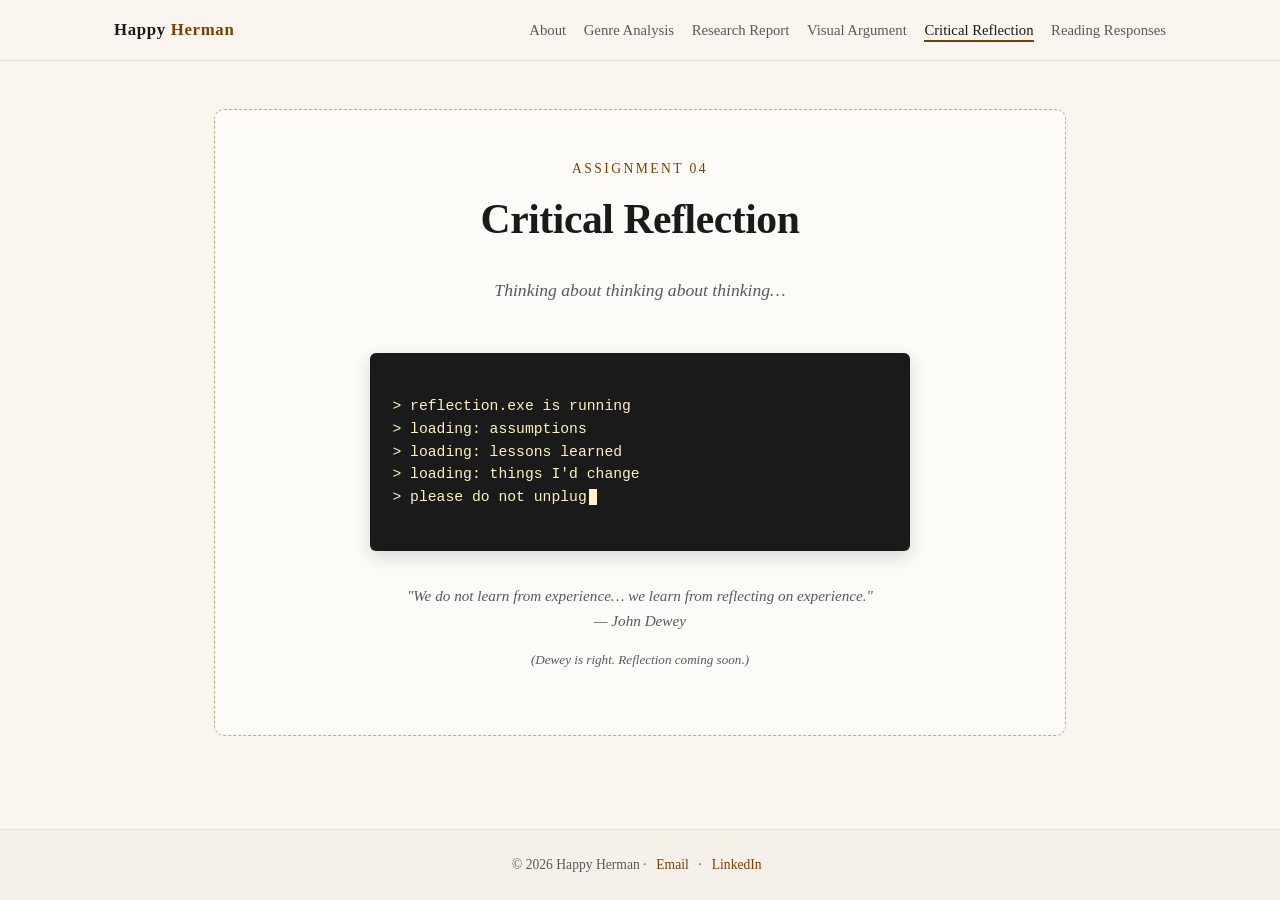
==== critical-reflection.html @ ba18c9ef "Initial e-portfolio: intro page + 5 assignment placeholders" ====
<!DOCTYPE html>
<html lang="en">
<head>
<meta charset="UTF-8" />
<meta name="viewport" content="width=device-width, initial-scale=1" />
<title>Critical Reflection — Happy Herman</title>
<link rel="stylesheet" href="styles.css" />
</head>
<body>

<nav>
  <div class="nav-inner">
    <a href="index.html" class="brand">Happy <span>Herman</span></a>
    <ul class="nav-links">
      <li><a href="index.html">About</a></li>
      <li><a href="genre-analysis.html">Genre Analysis</a></li>
      <li><a href="research-report.html">Research Report</a></li>
      <li><a href="visual-argument.html">Visual Argument</a></li>
      <li><a href="critical-reflection.html" class="active">Critical Reflection</a></li>
      <li><a href="reading-responses.html">Reading Responses</a></li>
    </ul>
  </div>
</nav>

<main>
  <div class="coming-soon">
    <div class="kicker">Assignment 04</div>
    <h1>Critical Reflection</h1>
    <p class="blink">Thinking about thinking about thinking…</p>

    <div class="typewriter">
> reflection.exe is running
> loading: assumptions
> loading: lessons learned
> loading: things I'd change
> please do not unplug<span class="cursor"></span>
    </div>

    <p class="fun-quote">
      "We do not learn from experience… we learn from reflecting on experience." — John Dewey
    </p>
    <p class="progress-label">(Dewey is right. Reflection coming soon.)</p>
  </div>
</main>

<footer>
  &copy; 2026 Happy Herman ·
  <a href="mailto:h.niyorurema@tcu.edu">Email</a> ·
  <a href="https://linkedin.com/in/happyh/" target="_blank" rel="noopener">LinkedIn</a>
</footer>

</body>
</html>
---- styles.css ----
:root {
  --cream: #faf6ef;
  --ink: #1a1a1a;
  --muted: #5a5a5a;
  --accent: #7b3f00;
  --accent-soft: #c9a87c;
  --rule: #e6dfd2;
  --highlight: #fff2c4;
}

* { box-sizing: border-box; margin: 0; padding: 0; }

html { scroll-behavior: smooth; }

body {
  font-family: "Iowan Old Style", "Palatino Linotype", Georgia, serif;
  background: var(--cream);
  color: var(--ink);
  line-height: 1.65;
  min-height: 100vh;
  display: flex;
  flex-direction: column;
}

/* ----- NAV ----- */
nav {
  position: sticky;
  top: 0;
  z-index: 50;
  background: rgba(250, 246, 239, 0.92);
  backdrop-filter: blur(8px);
  border-bottom: 1px solid var(--rule);
}

.nav-inner {
  max-width: 1100px;
  margin: 0 auto;
  padding: 1rem 1.5rem;
  display: flex;
  align-items: center;
  justify-content: space-between;
  gap: 1.5rem;
  flex-wrap: wrap;
}

.brand {
  font-weight: 600;
  letter-spacing: 0.04em;
  font-size: 1.05rem;
  text-decoration: none;
  color: var(--ink);
}

.brand span { color: var(--accent); }

.nav-links {
  display: flex;
  flex-wrap: wrap;
  gap: 1.1rem;
  list-style: none;
  font-size: 0.92rem;
}

.nav-links a {
  text-decoration: none;
  color: var(--muted);
  border-bottom: 2px solid transparent;
  padding-bottom: 2px;
  transition: color 0.2s, border-color 0.2s;
}

.nav-links a:hover { color: var(--ink); border-bottom-color: var(--accent-soft); }
.nav-links a.active { color: var(--ink); border-bottom-color: var(--accent); }

/* ----- MAIN ----- */
main {
  flex: 1;
  max-width: 900px;
  margin: 0 auto;
  padding: 3rem 1.5rem 4rem;
  width: 100%;
}

h1 {
  font-size: clamp(2rem, 4.5vw, 3.2rem);
  font-weight: 600;
  letter-spacing: -0.01em;
  line-height: 1.15;
  margin-bottom: 0.5rem;
}

h1 .accent { color: var(--accent); font-style: italic; }

.tagline {
  font-size: 1.15rem;
  color: var(--muted);
  font-style: italic;
  margin-bottom: 2.5rem;
}

h2 {
  font-size: 1.45rem;
  font-weight: 600;
  margin: 2.5rem 0 1rem;
  position: relative;
  display: inline-block;
}

h2::after {
  content: "";
  position: absolute;
  left: 0; bottom: -4px;
  width: 40px; height: 2px;
  background: var(--accent);
}

p { margin-bottom: 1rem; }
p + p { margin-top: 0; }

.lede { font-size: 1.12rem; }

mark {
  background: var(--highlight);
  padding: 0 0.2em;
  border-radius: 2px;
}

a.inline {
  color: var(--accent);
  text-decoration: underline;
  text-decoration-thickness: 1px;
  text-underline-offset: 3px;
}

/* ----- HERO ----- */
.hero {
  display: grid;
  grid-template-columns: 1fr;
  gap: 2rem;
  margin-bottom: 2rem;
}

@media (min-width: 720px) {
  .hero { grid-template-columns: 1fr 200px; align-items: start; }
}

.portrait {
  width: 180px;
  height: 180px;
  border-radius: 50%;
  background:
    radial-gradient(circle at 30% 30%, var(--accent-soft), var(--accent));
  display: flex;
  align-items: center;
  justify-content: center;
  color: var(--cream);
  font-size: 3.5rem;
  font-weight: 600;
  letter-spacing: -0.02em;
  box-shadow: 0 8px 20px rgba(123, 63, 0, 0.18);
  justify-self: center;
}

/* ----- CARDS ----- */
.cards {
  display: grid;
  grid-template-columns: repeat(auto-fit, minmax(220px, 1fr));
  gap: 1rem;
  margin-top: 1rem;
}

.card {
  background: #fff;
  border: 1px solid var(--rule);
  border-radius: 6px;
  padding: 1.1rem 1.2rem;
  transition: transform 0.18s, box-shadow 0.18s;
}

.card:hover {
  transform: translateY(-2px);
  box-shadow: 0 10px 24px rgba(0, 0, 0, 0.06);
}

.card .label {
  font-size: 0.78rem;
  text-transform: uppercase;
  letter-spacing: 0.08em;
  color: var(--accent);
  margin-bottom: 0.4rem;
}

.card .value {
  font-size: 1.05rem;
  font-weight: 600;
}

.card .detail {
  font-size: 0.88rem;
  color: var(--muted);
  margin-top: 0.3rem;
}

/* ----- LISTS ----- */
ul.bullets {
  list-style: none;
  margin: 1rem 0;
}

ul.bullets li {
  padding-left: 1.4rem;
  position: relative;
  margin-bottom: 0.6rem;
}

ul.bullets li::before {
  content: "—";
  position: absolute;
  left: 0;
  color: var(--accent);
  font-weight: 600;
}

/* ----- COMING SOON PAGES ----- */
.coming-soon {
  text-align: center;
  padding: 3rem 1rem;
  border: 1px dashed var(--accent-soft);
  border-radius: 10px;
  background: rgba(255, 255, 255, 0.5);
}

.coming-soon .kicker {
  font-size: 0.85rem;
  letter-spacing: 0.18em;
  text-transform: uppercase;
  color: var(--accent);
  margin-bottom: 1rem;
}

.coming-soon h1 {
  font-size: clamp(1.8rem, 4vw, 2.6rem);
}

.coming-soon .blink {
  display: inline-block;
  animation: pulse 2s ease-in-out infinite;
  font-style: italic;
  color: var(--muted);
  margin: 1.5rem 0;
  font-size: 1.1rem;
}

@keyframes pulse {
  0%, 100% { opacity: 0.45; }
  50% { opacity: 1; }
}

.typewriter {
  font-family: "Courier New", monospace;
  background: #1a1a1a;
  color: #fff2c4;
  padding: 1.2rem 1.4rem;
  border-radius: 6px;
  font-size: 0.92rem;
  text-align: left;
  max-width: 540px;
  margin: 1.5rem auto;
  white-space: pre-wrap;
  line-height: 1.55;
  box-shadow: 0 6px 18px rgba(0,0,0,0.15);
}

.typewriter .cursor {
  display: inline-block;
  width: 8px;
  height: 1rem;
  background: #fff2c4;
  margin-left: 2px;
  vertical-align: middle;
  animation: blink 1s steps(2, start) infinite;
}

@keyframes blink {
  to { visibility: hidden; }
}

.progress-track {
  background: var(--rule);
  height: 6px;
  border-radius: 3px;
  max-width: 360px;
  margin: 1.5rem auto 0.5rem;
  overflow: hidden;
}

.progress-fill {
  height: 100%;
  background: linear-gradient(90deg, var(--accent-soft), var(--accent));
  border-radius: 3px;
  animation: fill 3.5s ease-in-out infinite alternate;
}

@keyframes fill {
  from { width: 18%; }
  to { width: 72%; }
}

.progress-label {
  font-size: 0.82rem;
  color: var(--muted);
  font-style: italic;
}

.fun-quote {
  font-style: italic;
  color: var(--muted);
  margin-top: 2rem;
  font-size: 0.95rem;
  max-width: 480px;
  margin-left: auto;
  margin-right: auto;
}

/* ----- FOOTER ----- */
footer {
  border-top: 1px solid var(--rule);
  padding: 1.5rem;
  text-align: center;
  font-size: 0.85rem;
  color: var(--muted);
  background: rgba(0,0,0,0.02);
}

footer a {
  color: var(--accent);
  text-decoration: none;
  margin: 0 0.4rem;
}

footer a:hover { text-decoration: underline; }
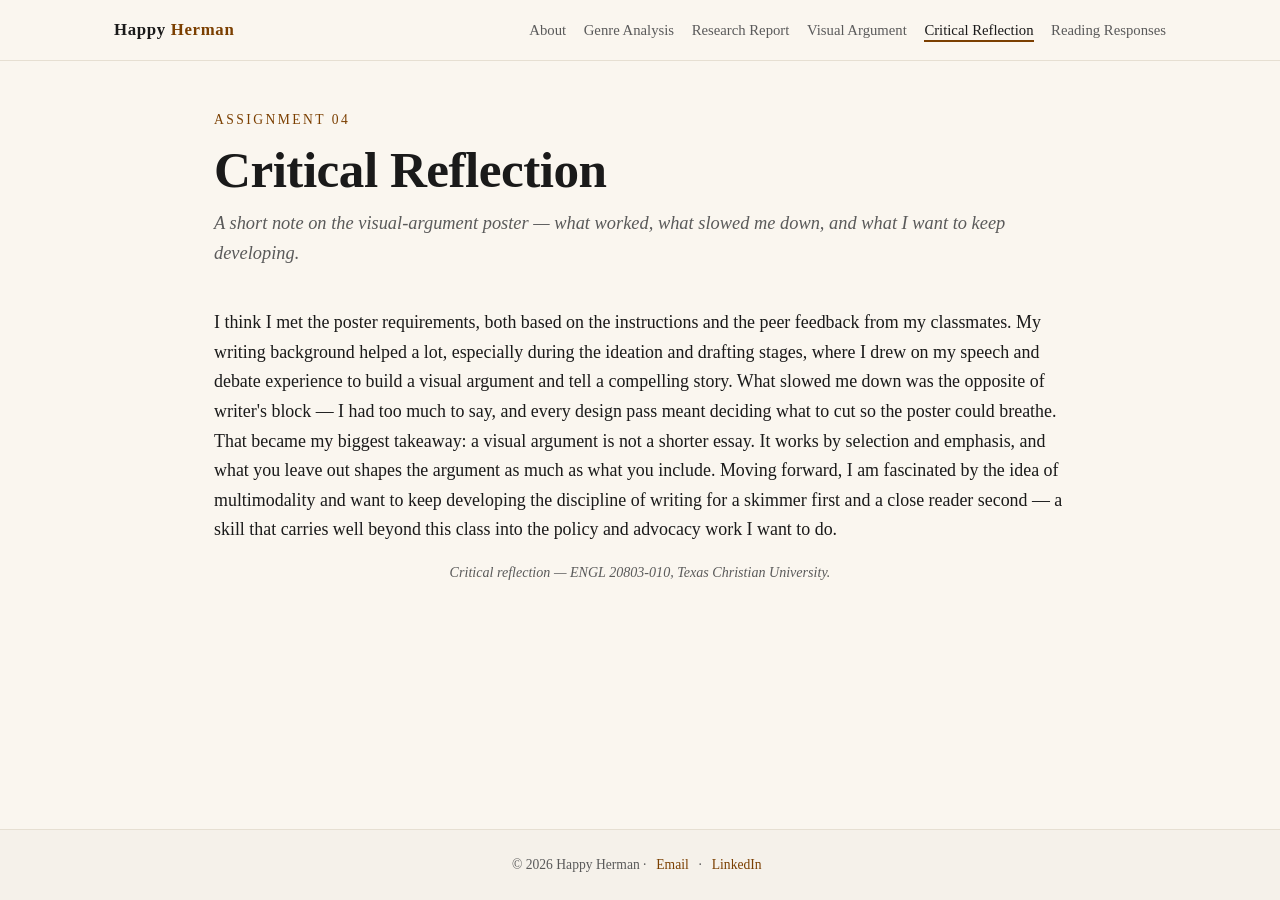
==== commit ed27627c: "Add critical reflection for visual argument poster" ====
--- a/critical-reflection.html
+++ b/critical-reflection.html
@@ -23,24 +23,17 @@
 </nav>
 
 <main>
-  <div class="coming-soon">
-    <div class="kicker">Assignment 04</div>
-    <h1>Critical Reflection</h1>
-    <p class="blink">Thinking about thinking about thinking…</p>
+  <div class="kicker" style="font-size:0.85rem; letter-spacing:0.18em; text-transform:uppercase; color:var(--accent); margin-bottom:0.6rem;">Assignment 04</div>
+  <h1>Critical Reflection</h1>
+  <p class="tagline">A short note on the visual-argument poster &mdash; what worked, what slowed me down, and what I want to keep developing.</p>
 
-    <div class="typewriter">
-> reflection.exe is running
-> loading: assumptions
-> loading: lessons learned
-> loading: things I'd change
-> please do not unplug<span class="cursor"></span>
-    </div>
+  <p class="lede">
+    I think I met the poster requirements, both based on the instructions and the peer feedback from my classmates. My writing background helped a lot, especially during the ideation and drafting stages, where I drew on my speech and debate experience to build a visual argument and tell a compelling story. What slowed me down was the opposite of writer's block &mdash; I had too much to say, and every design pass meant deciding what to cut so the poster could breathe. That became my biggest takeaway: a visual argument is not a shorter essay. It works by selection and emphasis, and what you leave out shapes the argument as much as what you include. Moving forward, I am fascinated by the idea of multimodality and want to keep developing the discipline of writing for a skimmer first and a close reader second &mdash; a skill that carries well beyond this class into the policy and advocacy work I want to do.
+  </p>
 
-    <p class="fun-quote">
-      "We do not learn from experience… we learn from reflecting on experience." — John Dewey
-    </p>
-    <p class="progress-label">(Dewey is right. Reflection coming soon.)</p>
-  </div>
+  <p class="video-caption">
+    Critical reflection &mdash; ENGL 20803-010, Texas Christian University.
+  </p>
 </main>
 
 <footer>
--- a/styles.css
+++ b/styles.css
@@ -322,6 +322,211 @@
   margin-right: auto;
 }
 
+/* ----- VIDEO EMBED ----- */
+.video-wrap {
+  position: relative;
+  width: 100%;
+  padding-top: 56.25%;
+  margin: 1rem 0 0.5rem;
+  border-radius: 8px;
+  overflow: hidden;
+  box-shadow: 0 10px 28px rgba(0, 0, 0, 0.12);
+  background: #000;
+}
+
+.video-wrap iframe {
+  position: absolute;
+  inset: 0;
+  width: 100%;
+  height: 100%;
+  border: 0;
+}
+
+.video-caption {
+  font-size: 0.88rem;
+  color: var(--muted);
+  font-style: italic;
+  margin-top: 0.6rem;
+  text-align: center;
+}
+
+/* ----- TABS (Reading Responses) ----- */
+.tabs {
+  margin: 2rem 0 0;
+}
+
+.tabs > input[type="radio"] {
+  position: absolute;
+  opacity: 0;
+  pointer-events: none;
+}
+
+.subnav-label {
+  font-size: 0.72rem;
+  letter-spacing: 0.18em;
+  text-transform: uppercase;
+  color: var(--accent);
+  font-weight: 600;
+  margin: 0.4rem 0 0.5rem;
+}
+
+.tab-strip {
+  display: inline-flex;
+  flex-wrap: wrap;
+  gap: 0.25rem;
+  margin-bottom: 1.8rem;
+  padding: 0.3rem;
+  background: rgba(0, 0, 0, 0.04);
+  border: 1px solid var(--rule);
+  border-radius: 999px;
+}
+
+.tab-btn {
+  display: inline-block;
+  padding: 0.35rem 0.95rem;
+  background: transparent;
+  border: 0;
+  border-radius: 999px;
+  cursor: pointer;
+  user-select: none;
+  font-size: 0.82rem;
+  font-weight: 600;
+  color: var(--muted);
+  letter-spacing: 0.01em;
+  transition: color 0.18s, background 0.18s;
+}
+
+.tab-btn:hover { color: var(--ink); }
+
+.tab-panel {
+  display: none;
+  animation: fadein 0.25s ease-out;
+}
+
+@keyframes fadein {
+  from { opacity: 0; transform: translateY(4px); }
+  to { opacity: 1; transform: translateY(0); }
+}
+
+/* active-state wiring */
+#rr1:checked ~ .tab-strip label[for="rr1"],
+#rr2:checked ~ .tab-strip label[for="rr2"],
+#rr3:checked ~ .tab-strip label[for="rr3"],
+#rr4:checked ~ .tab-strip label[for="rr4"] {
+  background: var(--ink);
+  color: var(--cream);
+  box-shadow: 0 4px 10px rgba(0, 0, 0, 0.15);
+}
+
+#rr1:checked ~ .tab-panel[data-tab="rr1"],
+#rr2:checked ~ .tab-panel[data-tab="rr2"],
+#rr3:checked ~ .tab-panel[data-tab="rr3"],
+#rr4:checked ~ .tab-panel[data-tab="rr4"] {
+  display: block;
+}
+
+.reading-cite {
+  background: #fff;
+  border-left: 3px solid var(--accent);
+  border-radius: 4px;
+  padding: 0.9rem 1.1rem;
+  margin-bottom: 1.6rem;
+  font-size: 0.92rem;
+  color: var(--muted);
+  line-height: 1.55;
+}
+
+.reading-cite .cite-label {
+  font-size: 0.7rem;
+  letter-spacing: 0.18em;
+  text-transform: uppercase;
+  color: var(--accent);
+  font-weight: 600;
+  margin-bottom: 0.35rem;
+}
+
+.tab-panel p {
+  text-align: justify;
+  hyphens: auto;
+  margin-bottom: 1rem;
+}
+
+/* ----- PDF EMBED ----- */
+.pdf-wrap {
+  width: 100%;
+  height: 78vh;
+  min-height: 520px;
+  margin: 1.5rem 0 0.5rem;
+  border-radius: 8px;
+  overflow: hidden;
+  box-shadow: 0 10px 28px rgba(0, 0, 0, 0.12);
+  background: #2a2a2a;
+}
+
+.pdf-wrap object,
+.pdf-wrap iframe {
+  width: 100%;
+  height: 100%;
+  border: 0;
+  display: block;
+}
+
+/* ----- ENGAGEMENT (share) ----- */
+.engagement {
+  margin-top: 3.5rem;
+  padding-top: 2rem;
+  border-top: 1px solid var(--rule);
+}
+
+.engagement h2 { margin-top: 0; }
+
+.engagement > p {
+  color: var(--muted);
+  font-size: 0.95rem;
+  margin-bottom: 1.2rem;
+}
+
+.share-buttons {
+  display: flex;
+  flex-wrap: wrap;
+  gap: 0.5rem;
+  margin-bottom: 2.2rem;
+}
+
+.share-btn {
+  display: inline-flex;
+  align-items: center;
+  gap: 0.45rem;
+  padding: 0.5rem 1rem;
+  background: #fff;
+  border: 1px solid var(--rule);
+  border-radius: 999px;
+  font: inherit;
+  font-size: 0.88rem;
+  font-weight: 600;
+  color: var(--ink);
+  text-decoration: none;
+  cursor: pointer;
+  transition: transform 0.15s, box-shadow 0.15s, border-color 0.15s, background 0.15s;
+}
+
+.share-btn:hover {
+  transform: translateY(-1px);
+  box-shadow: 0 6px 14px rgba(0, 0, 0, 0.07);
+  border-color: var(--accent-soft);
+}
+
+.share-btn .share-icon {
+  display: inline-flex;
+  align-items: center;
+  justify-content: center;
+  width: 1.1rem;
+  height: 1.1rem;
+  font-size: 0.85rem;
+  font-weight: 700;
+  color: var(--accent);
+}
+
 /* ----- FOOTER ----- */
 footer {
   border-top: 1px solid var(--rule);
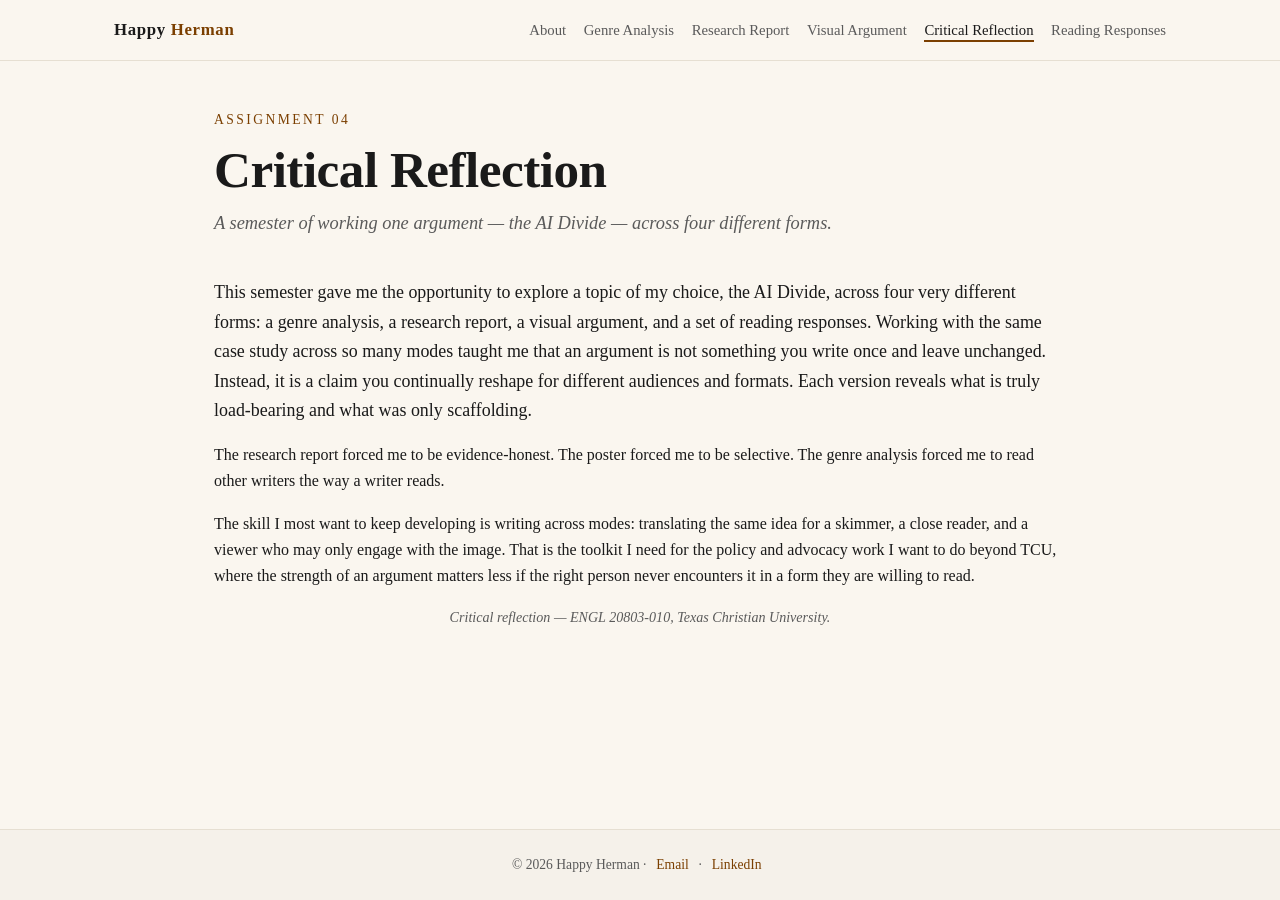
==== commit c8082420: "Replace critical reflection with semester-wide version" ====
--- a/critical-reflection.html
+++ b/critical-reflection.html
@@ -25,10 +25,18 @@
 <main>
   <div class="kicker" style="font-size:0.85rem; letter-spacing:0.18em; text-transform:uppercase; color:var(--accent); margin-bottom:0.6rem;">Assignment 04</div>
   <h1>Critical Reflection</h1>
-  <p class="tagline">A short note on the visual-argument poster &mdash; what worked, what slowed me down, and what I want to keep developing.</p>
+  <p class="tagline">A semester of working one argument &mdash; the AI Divide &mdash; across four different forms.</p>
 
   <p class="lede">
-    I think I met the poster requirements, both based on the instructions and the peer feedback from my classmates. My writing background helped a lot, especially during the ideation and drafting stages, where I drew on my speech and debate experience to build a visual argument and tell a compelling story. What slowed me down was the opposite of writer's block &mdash; I had too much to say, and every design pass meant deciding what to cut so the poster could breathe. That became my biggest takeaway: a visual argument is not a shorter essay. It works by selection and emphasis, and what you leave out shapes the argument as much as what you include. Moving forward, I am fascinated by the idea of multimodality and want to keep developing the discipline of writing for a skimmer first and a close reader second &mdash; a skill that carries well beyond this class into the policy and advocacy work I want to do.
+    This semester gave me the opportunity to explore a topic of my choice, the AI Divide, across four very different forms: a genre analysis, a research report, a visual argument, and a set of reading responses. Working with the same case study across so many modes taught me that an argument is not something you write once and leave unchanged. Instead, it is a claim you continually reshape for different audiences and formats. Each version reveals what is truly load-bearing and what was only scaffolding.
+  </p>
+
+  <p>
+    The research report forced me to be evidence-honest. The poster forced me to be selective. The genre analysis forced me to read other writers the way a writer reads.
+  </p>
+
+  <p>
+    The skill I most want to keep developing is writing across modes: translating the same idea for a skimmer, a close reader, and a viewer who may only engage with the image. That is the toolkit I need for the policy and advocacy work I want to do beyond TCU, where the strength of an argument matters less if the right person never encounters it in a form they are willing to read.
   </p>
 
   <p class="video-caption">
